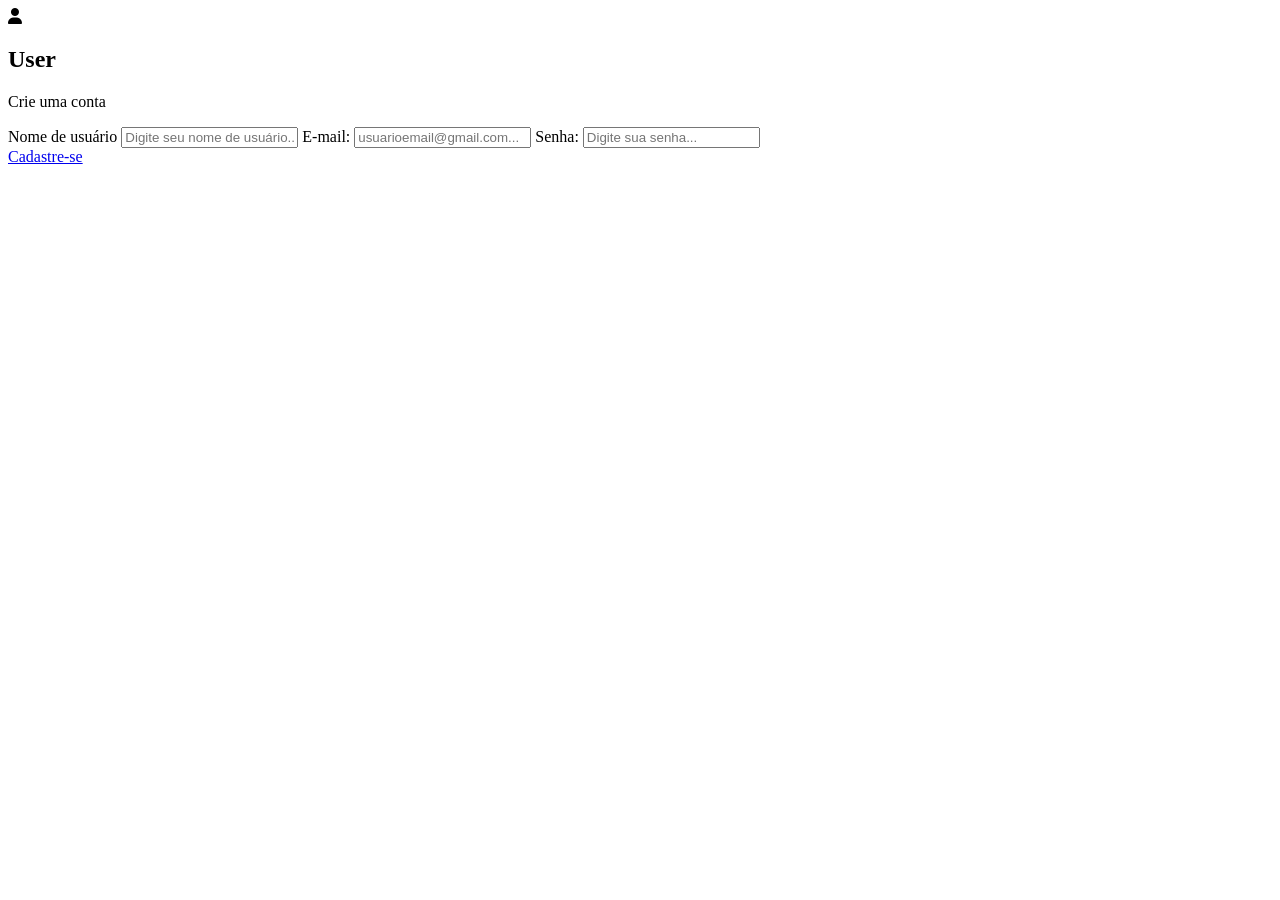
==== cadastre-se.html @ e761b931 "primeiro commit" ====
<!DOCTYPE html>
<html lang="pt-BR">
<head>
    <meta charset="UTF-8">
    <meta name="viewport" content="width=device-width, initial-scale=1.0">
    <title>Área de Login</title>
    <link rel="stylesheet" href="https://cdnjs.cloudflare.com/ajax/libs/font-awesome/6.4.2/css/all.min.css">
    <link rel="stylesheet" href="/projeto_integrador/css/login.css">
</head>
<body>

    <div class="usuario-container">
        <div class="usuario-header">
            <div class="avatar-wrapper">
                <i class="fa-solid fa-user"></i>
            </div>
            <h2>User</h2>
            <p>Crie uma conta</p>
        </div>

        <div class="usuario-info">
            <div class="info-grupo">
               <div class="input-container">
<label for="campo-texto">Nome de usuário</label>
  <input type="text" id="campo-texto" placeholder="Digite seu nome de usuário...">
  <label for="campo-texto">E-mail:</label>
  <input type="text" id="campo-texto" placeholder="usuarioemail@gmail.com...">
  <label for="campo-texto">Senha:</label>
  <input type="text" id="campo-texto" placeholder="Digite sua senha...">
</div>
            </div>
            
        </div>

        <div class="usuario-acoes">
            <a href="index.html" class="btn-voltar">Cadastre-se</a>
        </div>
    </div>
</body>
</html>
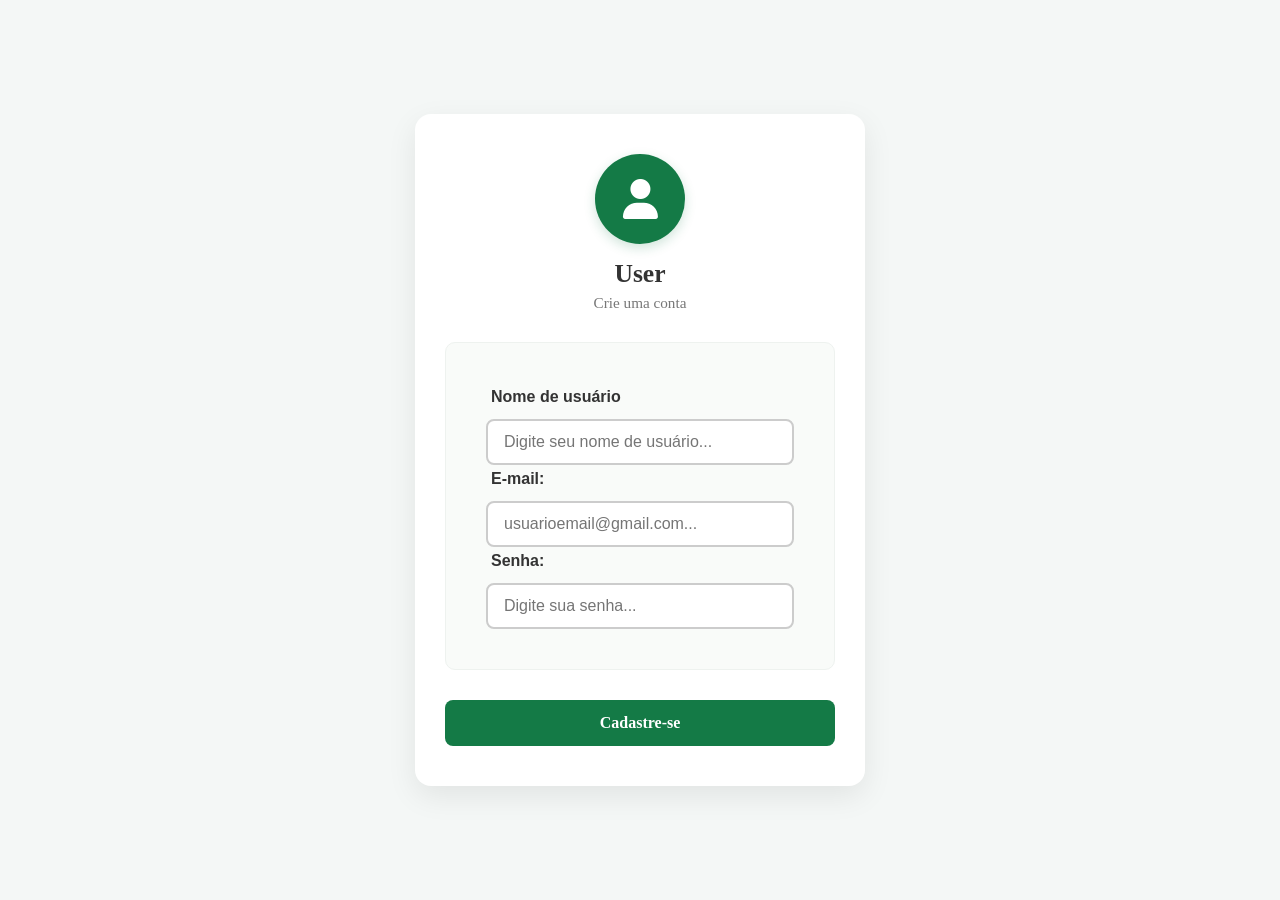
==== commit b6501291: "Linkando" ====
--- a/cadastre-se.html
+++ b/cadastre-se.html
@@ -5,7 +5,7 @@
     <meta name="viewport" content="width=device-width, initial-scale=1.0">
     <title>Área de Login</title>
     <link rel="stylesheet" href="https://cdnjs.cloudflare.com/ajax/libs/font-awesome/6.4.2/css/all.min.css">
-    <link rel="stylesheet" href="/projeto_integrador/css/login.css">
+    <link rel="stylesheet" href="css/login.css">
 </head>
 <body>
 
--- a/css/login.css
+++ b/css/login.css
@@ -0,0 +1,139 @@
+
+* {
+    margin: 0;
+    padding: 0;
+    box-sizing: border-box;
+}
+
+body {
+    background-color: #f4f7f6;
+    font-family: Georgia, serif;
+    display: flex;
+    justify-content: center;
+    align-items: center;
+    min-height: 100vh;
+}
+
+
+.usuario-container {
+    background-color: #ffffff;
+    width: 100%;
+    max-width: 450px;
+    padding: 40px 30px;
+    border-radius: 16px;
+    box-shadow: 0 10px 30px rgba(0, 0, 0, 0.08);
+    text-align: center;
+}
+
+
+.usuario-header {
+    margin-bottom: 30px;
+}
+
+.avatar-wrapper {
+    width: 90px;
+    height: 90px;
+    background-color: #147A46;
+    color: #ffffff;
+    border-radius: 50%;
+    display: flex;
+    justify-content: center;
+    align-items: center;
+    margin: 0 auto 15px auto;
+    font-size: 2.5rem;
+    box-shadow: 0 4px 12px rgba(20, 122, 70, 0.2);
+}
+
+.usuario-header h2 {
+    color: #333333;
+    font-size: 1.6rem;
+    margin-bottom: 5px;
+}
+
+.usuario-header p {
+    color: #777777;
+    font-size: 0.95rem;
+}
+
+
+.usuario-info {
+    text-align: left;
+    background-color: #f9fbf9;
+    padding: 20px;
+    border-radius: 10px;
+    border: 1px solid #eef2ef;
+    margin-bottom: 30px;
+}
+
+.status-ativo {
+    color: #147A46 !important;
+    font-weight: bold !important;
+}
+
+.usuario-acoes {
+    display: flex;
+    flex-direction: column;
+    gap: 12px;
+}
+
+.btn-voltar {
+    display: block;
+    text-align: center;
+    text-decoration: none;
+    background-color: #147A46; 
+    color: #ffffff;            
+    font-weight: bold;
+    font-size: 1rem;
+    padding: 14px;
+    border-radius: 8px;
+    transition: background-color 0.2s ease;
+}
+
+.btn-voltar:hover {
+    background-color: #0f5c34; 
+    color: #ffffff;
+}
+
+.meu-icone-clicavel {
+    cursor: pointer;       
+    text-decoration: none; 
+    color: inherit;       
+    display: inline-block; 
+    
+    transition: transform 0.2s ease, opacity 0.2s ease;
+}
+
+.meu-icone-clicavel:hover {
+    opacity: 0.7;         
+    transform: scale(1.05); 
+}
+
+.input-container {
+  font-family: Arial, sans-serif;
+  margin: 20px;
+}
+
+.input-container label {
+  display: block; /* Força o texto a ficar em cima do campo */
+  margin-bottom: 8px;
+  font-weight: bold;
+  color: #333;
+  padding: 5px;
+}
+
+.input-container input[type="text"] {
+  width: 100%;
+  max-width: 400px; /* Limita o tamanho máximo do campo */
+  padding: 12px 16px;
+  font-size: 16px;
+  border: 2px solid #ccc;
+  border-radius: 8px; /* Deixa as bordas arredondadas */
+  outline: none; /* Remove a linha padrão do navegador ao clicar */
+  transition: border-color 0.3s ease, box-shadow 0.3s ease;
+}
+
+/* Efeito ao clicar no campo */
+.input-container input[type="text"]:focus {
+  border-color: #0066cc;
+  box-shadow: 0 0 8px rgba(0, 102, 204, 0.2);
+}
